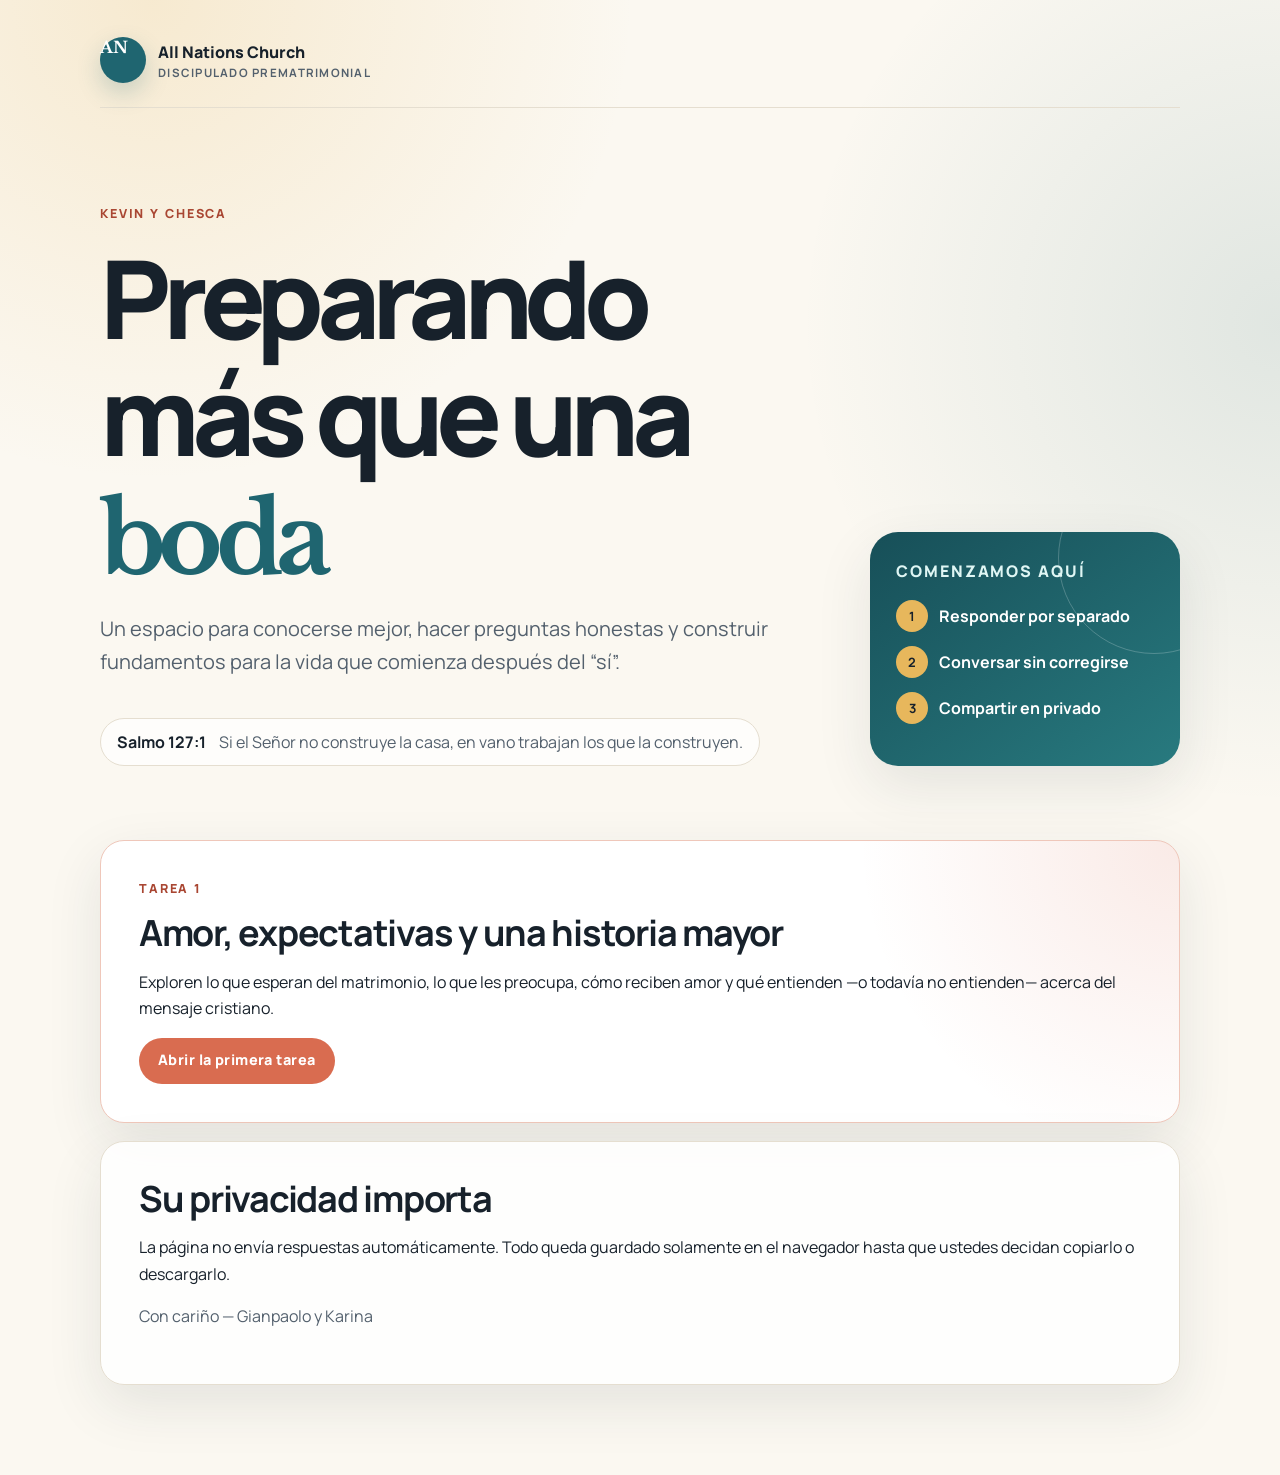
==== index.html @ 931da7fb "Create Kevin and Chesca premarriage homework site Co-authored-by: Copilot <223556219+Copilot@users.n" ====
<!doctype html>
<html lang="es">
  <head>
    <meta charset="utf-8" />
    <meta name="viewport" content="width=device-width, initial-scale=1" />
    <title>Kevin y Chesca — Prematrimonio</title>
    <meta
      name="description"
      content="Tareas en español del discipulado prematrimonial de Kevin y Chesca."
    />
    <link rel="icon" href="data:image/svg+xml,<svg xmlns='http://www.w3.org/2000/svg' viewBox='0 0 100 100'><circle cx='50' cy='50' r='50' fill='%231f6570'/><text x='50' y='61' text-anchor='middle' font-size='38' fill='white'>AN</text></svg>" />
    <link rel="preconnect" href="https://fonts.googleapis.com" />
    <link rel="preconnect" href="https://fonts.gstatic.com" crossorigin />
    <link
      href="https://fonts.googleapis.com/css2?family=Libre+Baskerville:wght@400;700&family=Manrope:wght@400;500;600;700;800&display=swap"
      rel="stylesheet"
    />
    <link rel="stylesheet" href="styles.css" />
  </head>
  <body>
    <main>
      <header class="site-header">
        <div class="brand-lockup">
          <span class="brand-mark" aria-hidden="true">AN</span>
          <div>
            <strong>All Nations Church</strong>
            <span>Discipulado prematrimonial</span>
          </div>
        </div>
      </header>

      <section class="hero" aria-labelledby="page-title">
        <div>
          <p class="eyebrow">Kevin y Chesca</p>
          <h1 id="page-title">Preparando más que una <span>boda</span></h1>
          <p class="lead">
            Un espacio para conocerse mejor, hacer preguntas honestas y construir fundamentos
            para la vida que comienza después del “sí”.
          </p>
          <div class="scripture">
            <strong>Salmo 127:1</strong>
            <span>Si el Señor no construye la casa, en vano trabajan los que la construyen.</span>
          </div>
        </div>
        <div class="hero-card">
          <p>Comenzamos aquí</p>
          <ol>
            <li>Responder por separado</li>
            <li>Conversar sin corregirse</li>
            <li>Compartir en privado</li>
          </ol>
        </div>
      </section>

      <section class="card accent">
        <p class="section-number">Tarea 1</p>
        <h2>Amor, expectativas y una historia mayor</h2>
        <p>
          Exploren lo que esperan del matrimonio, lo que les preocupa, cómo reciben amor y
          qué entienden —o todavía no entienden— acerca del mensaje cristiano.
        </p>
        <a class="primary-link" href="./session-01/">Abrir la primera tarea</a>
      </section>

      <section class="card">
        <h2>Su privacidad importa</h2>
        <p>
          La página no envía respuestas automáticamente. Todo queda guardado solamente en el
          navegador hasta que ustedes decidan copiarlo o descargarlo.
        </p>
        <p class="note">Con cariño — Gianpaolo y Karina</p>
      </section>
    </main>
  </body>
</html>
---- styles.css ----
:root {
  --ink: #17212b;
  --muted: #53606d;
  --paper: #fbf8f1;
  --surface: #ffffff;
  --line: #e5ded0;
  --coral: #d96c50;
  --coral-deep: #a94632;
  --coral-soft: #fff0e9;
  --teal: #1f6570;
  --teal-soft: #eaf5f4;
  --gold: #e7b75c;
  --shadow: 0 20px 55px rgb(31 52 57 / 10%);
}

* {
  box-sizing: border-box;
}

html {
  scroll-behavior: smooth;
}

body {
  margin: 0;
  color: var(--ink);
  background:
    radial-gradient(circle at 12% 0%, rgb(231 183 92 / 22%), transparent 30rem),
    radial-gradient(circle at 100% 22%, rgb(31 101 112 / 12%), transparent 30rem),
    var(--paper);
  font-family: Manrope, Arial, sans-serif;
}

main {
  width: min(1080px, calc(100% - 32px));
  margin: 0 auto;
  padding: 24px 0 72px;
}

.site-header {
  padding: 12px 0 24px;
  border-bottom: 1px solid var(--line);
}

.brand-lockup {
  display: inline-flex;
  gap: 12px;
  align-items: center;
}

.brand-mark {
  display: grid;
  width: 46px;
  height: 46px;
  place-items: center;
  border-radius: 50%;
  color: white;
  background: var(--teal);
  font-family: "Libre Baskerville", Georgia, serif;
  font-weight: 700;
  box-shadow: 0 10px 25px rgb(31 101 112 / 22%);
}

.brand-lockup strong,
.brand-lockup span {
  display: block;
}

.brand-lockup strong {
  font-weight: 800;
}

.brand-lockup div span {
  margin-top: 2px;
  color: var(--muted);
  font-size: 0.72rem;
  font-weight: 700;
  letter-spacing: 0.11em;
  text-transform: uppercase;
}

.hero {
  display: grid;
  grid-template-columns: minmax(0, 1fr) 310px;
  gap: clamp(30px, 8vw, 88px);
  align-items: end;
  padding: clamp(48px, 9vw, 96px) 0 56px;
}

.eyebrow,
.section-number {
  margin: 0 0 14px;
  color: var(--coral-deep);
  font-size: 0.78rem;
  font-weight: 800;
  letter-spacing: 0.15em;
  text-transform: uppercase;
}

h1,
h2,
h3 {
  line-height: 1.08;
}

h1 {
  max-width: 750px;
  margin: 0;
  font-size: clamp(3.2rem, 9vw, 6.8rem);
  font-weight: 800;
  letter-spacing: -0.07em;
}

h1 span {
  color: var(--teal);
  font-family: "Libre Baskerville", Georgia, serif;
  font-size: 0.9em;
}

h2 {
  margin: 0 0 16px;
  font-size: clamp(1.55rem, 3vw, 2.25rem);
  letter-spacing: -0.035em;
}

h3 {
  margin: 26px 0 10px;
  font-size: 1.15rem;
}

p,
li,
label,
legend {
  font-size: 1rem;
  line-height: 1.65;
}

.lead {
  max-width: 680px;
  color: var(--muted);
  font-size: clamp(1.05rem, 2vw, 1.25rem);
}

.scripture {
  display: inline-flex;
  flex-wrap: wrap;
  gap: 8px 13px;
  margin-top: 20px;
  padding: 12px 16px;
  border: 1px solid var(--line);
  border-radius: 999px;
  background: rgb(255 255 255 / 72%);
}

.scripture span,
.note,
.helper {
  color: var(--muted);
}

.hero-card {
  position: relative;
  padding: 26px;
  border-radius: 28px;
  color: white;
  background: linear-gradient(145deg, #174f58, #287a7f);
  box-shadow: var(--shadow);
  overflow: hidden;
}

.hero-card::after {
  content: "";
  position: absolute;
  top: -70px;
  right: -70px;
  width: 190px;
  height: 190px;
  border: 1px solid rgb(255 255 255 / 22%);
  border-radius: 50%;
}

.hero-card p {
  position: relative;
  z-index: 1;
  margin-top: 0;
  color: #dff6f4;
  font-weight: 800;
  letter-spacing: 0.12em;
  text-transform: uppercase;
}

.hero-card ol {
  position: relative;
  z-index: 1;
  display: grid;
  gap: 14px;
  padding: 0;
  list-style: none;
  counter-reset: steps;
}

.hero-card li {
  display: grid;
  grid-template-columns: 32px 1fr;
  gap: 11px;
  align-items: center;
  font-weight: 700;
}

.hero-card li::before {
  counter-increment: steps;
  content: counter(steps);
  display: grid;
  width: 32px;
  height: 32px;
  place-items: center;
  border-radius: 50%;
  color: var(--ink);
  background: var(--gold);
  font-size: 0.8rem;
}

.card {
  margin: 18px 0;
  padding: clamp(22px, 4vw, 38px);
  border: 1px solid var(--line);
  border-radius: 24px;
  background: rgb(255 255 255 / 88%);
  box-shadow: var(--shadow);
}

.card.accent {
  border-color: #efc7ba;
  background:
    radial-gradient(circle at 100% 0%, rgb(217 108 80 / 14%), transparent 20rem),
    var(--surface);
}

.gospel-card {
  border-color: #b9d8d5;
  background:
    radial-gradient(circle at 100% 0%, rgb(31 101 112 / 14%), transparent 24rem),
    var(--surface);
}

.primary-link,
button {
  display: inline-flex;
  min-height: 46px;
  align-items: center;
  justify-content: center;
  border: 0;
  border-radius: 999px;
  padding: 0 19px;
  color: white;
  background: var(--coral);
  font: 800 0.9rem/1 Manrope, Arial, sans-serif;
  letter-spacing: 0.03em;
  text-decoration: none;
  cursor: pointer;
}

.primary-link:hover,
button:hover {
  background: var(--coral-deep);
  transform: translateY(-1px);
}

.privacy-banner {
  padding: 16px 18px;
  border-left: 5px solid var(--teal);
  border-radius: 8px 18px 18px 8px;
  background: var(--teal-soft);
}

.choice-grid,
.two-column {
  display: grid;
  grid-template-columns: repeat(2, minmax(0, 1fr));
  gap: 14px;
}

.choice {
  display: flex;
  gap: 10px;
  align-items: flex-start;
  margin: 0;
  padding: 14px;
  border: 1px solid var(--line);
  border-radius: 16px;
  background: #fff;
  font-weight: 600;
}

.choice input {
  width: auto;
  margin-top: 5px;
}

label {
  display: grid;
  gap: 8px;
  margin: 18px 0;
  font-weight: 750;
}

fieldset {
  margin: 22px 0;
  border: 0;
  padding: 0;
}

legend {
  margin-bottom: 12px;
  font-weight: 800;
}

input,
select,
textarea {
  width: 100%;
  border: 1px solid var(--line);
  border-radius: 14px;
  padding: 12px 14px;
  color: var(--ink);
  background: #fff;
  font: 1rem/1.5 Manrope, Arial, sans-serif;
}

input:focus,
select:focus,
textarea:focus {
  border-color: var(--teal);
  box-shadow: 0 0 0 4px rgb(31 101 112 / 12%);
  outline: none;
}

textarea {
  min-height: 120px;
  resize: vertical;
}

.story-grid {
  display: grid;
  grid-template-columns: repeat(2, minmax(0, 1fr));
  gap: 14px;
  margin: 20px 0;
}

.story-step {
  padding: 18px;
  border: 1px solid #cfe2e0;
  border-radius: 18px;
  background: rgb(234 245 244 / 64%);
}

.story-step strong {
  display: block;
  margin-bottom: 7px;
  color: var(--teal);
  font-size: 1.05rem;
}

.story-step p {
  margin: 0;
}

.actions {
  position: sticky;
  bottom: 12px;
  display: flex;
  flex-wrap: wrap;
  gap: 10px;
  margin: 24px 0;
  padding: 12px;
  border: 1px solid var(--line);
  border-radius: 22px;
  background: rgb(255 255 255 / 88%);
  box-shadow: var(--shadow);
  backdrop-filter: blur(12px);
}

button.secondary {
  background: var(--teal);
}

button.quiet {
  color: var(--ink);
  background: #eee8dc;
}

.status {
  align-self: center;
  margin-left: auto;
  color: var(--muted);
  font-size: 0.86rem;
  font-weight: 700;
}

pre {
  min-height: 180px;
  overflow: auto;
  white-space: pre-wrap;
  border: 1px dashed #b9d8d5;
  border-radius: 18px;
  padding: 17px;
  background: var(--teal-soft);
  font: 0.9rem/1.55 Consolas, monospace;
}

@media (max-width: 720px) {
  main {
    width: min(100% - 20px, 1080px);
  }

  .hero,
  .choice-grid,
  .two-column,
  .story-grid {
    grid-template-columns: 1fr;
  }

  .hero {
    padding-top: 44px;
  }

  h1 {
    font-size: clamp(3rem, 17vw, 5rem);
  }

  .actions {
    position: static;
  }

  button {
    width: 100%;
  }

  .status {
    width: 100%;
    margin-left: 0;
    text-align: center;
  }
}

@media (prefers-reduced-motion: reduce) {
  * {
    scroll-behavior: auto !important;
    transition: none !important;
  }
}
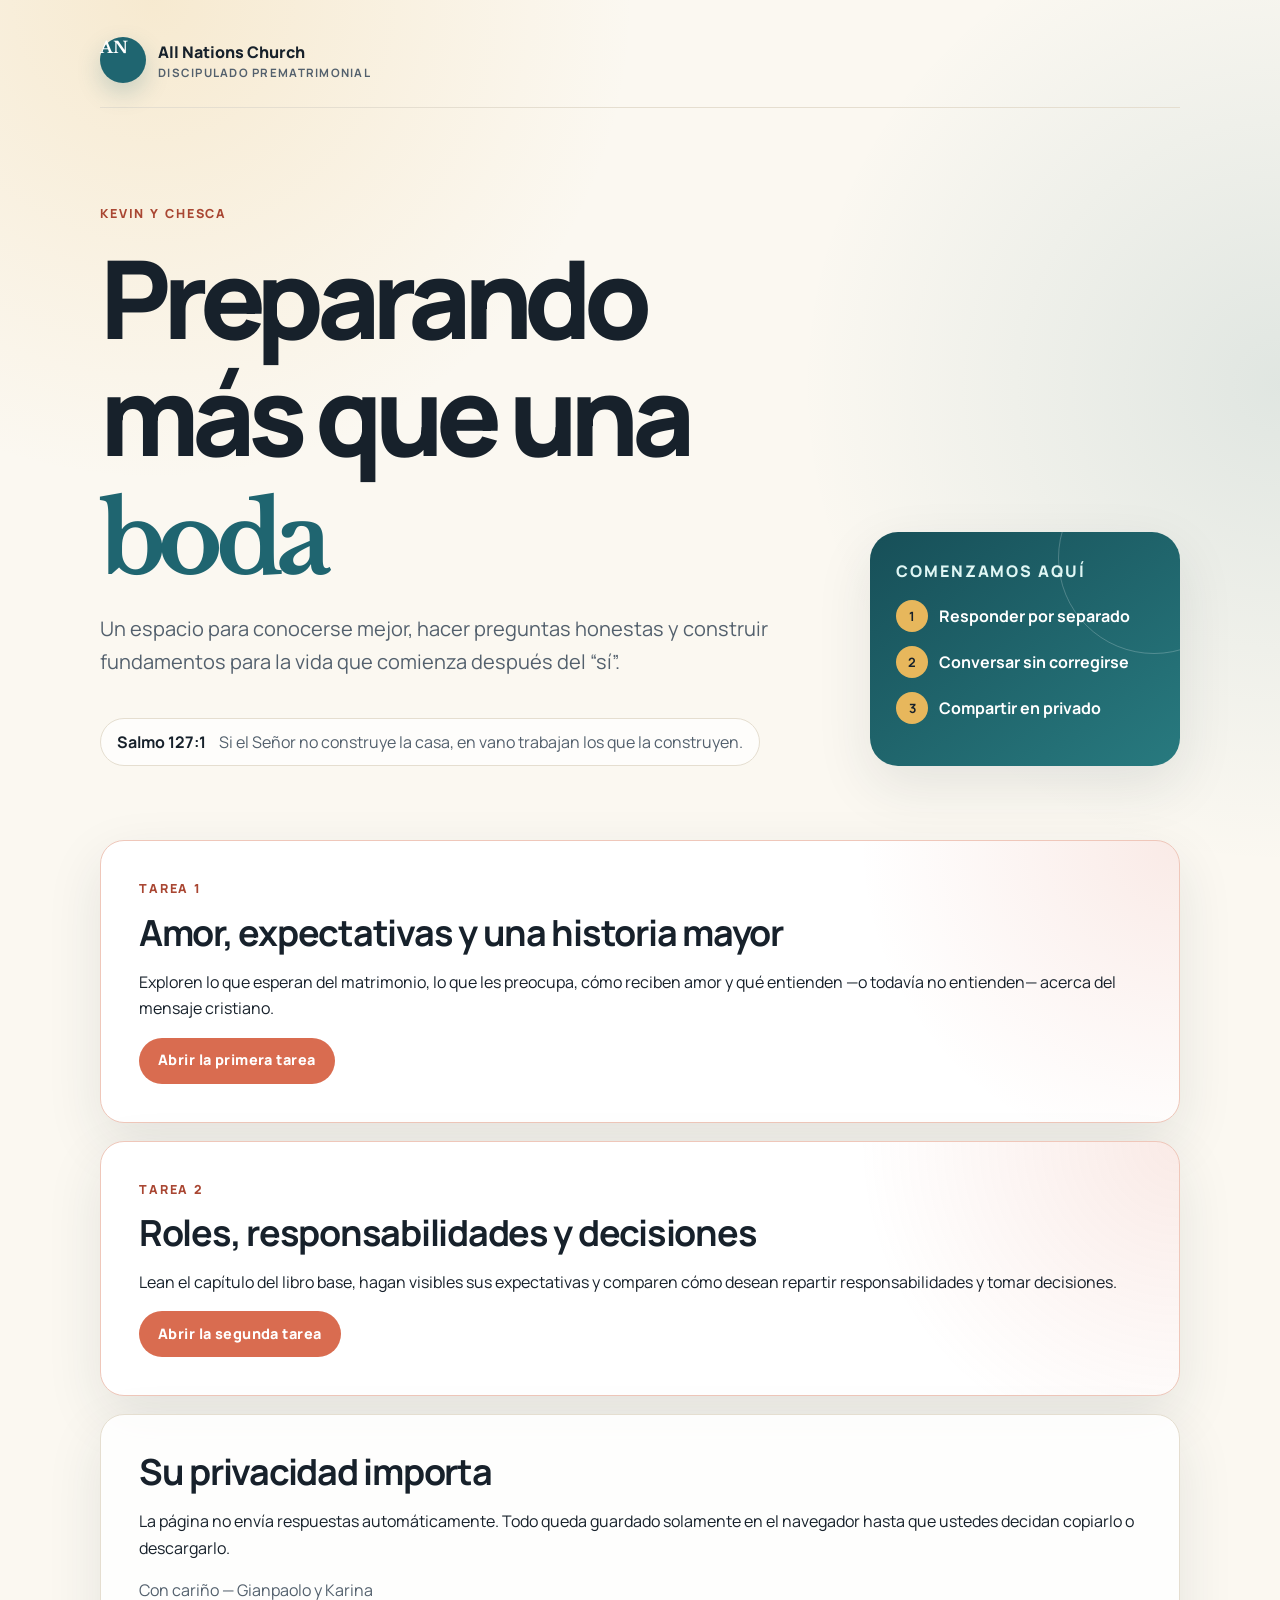
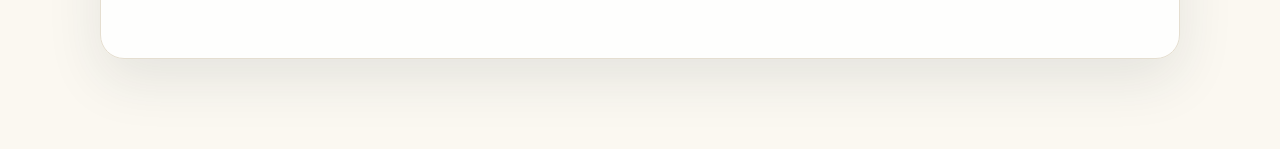
==== commit 3ea5460d: "Add roles and expectations homework Co-authored-by: Copilot <223556219+Copilot@users.noreply.github." ====
--- a/index.html
+++ b/index.html
@@ -1,75 +1,85 @@
-<!doctype html>
-<html lang="es">
-  <head>
-    <meta charset="utf-8" />
-    <meta name="viewport" content="width=device-width, initial-scale=1" />
-    <title>Kevin y Chesca — Prematrimonio</title>
-    <meta
-      name="description"
-      content="Tareas en español del discipulado prematrimonial de Kevin y Chesca."
-    />
-    <link rel="icon" href="data:image/svg+xml,<svg xmlns='http://www.w3.org/2000/svg' viewBox='0 0 100 100'><circle cx='50' cy='50' r='50' fill='%231f6570'/><text x='50' y='61' text-anchor='middle' font-size='38' fill='white'>AN</text></svg>" />
-    <link rel="preconnect" href="https://fonts.googleapis.com" />
-    <link rel="preconnect" href="https://fonts.gstatic.com" crossorigin />
-    <link
-      href="https://fonts.googleapis.com/css2?family=Libre+Baskerville:wght@400;700&family=Manrope:wght@400;500;600;700;800&display=swap"
-      rel="stylesheet"
-    />
-    <link rel="stylesheet" href="styles.css" />
-  </head>
-  <body>
-    <main>
-      <header class="site-header">
-        <div class="brand-lockup">
-          <span class="brand-mark" aria-hidden="true">AN</span>
-          <div>
-            <strong>All Nations Church</strong>
-            <span>Discipulado prematrimonial</span>
-          </div>
-        </div>
-      </header>
-
-      <section class="hero" aria-labelledby="page-title">
-        <div>
-          <p class="eyebrow">Kevin y Chesca</p>
-          <h1 id="page-title">Preparando más que una <span>boda</span></h1>
-          <p class="lead">
-            Un espacio para conocerse mejor, hacer preguntas honestas y construir fundamentos
-            para la vida que comienza después del “sí”.
-          </p>
-          <div class="scripture">
-            <strong>Salmo 127:1</strong>
-            <span>Si el Señor no construye la casa, en vano trabajan los que la construyen.</span>
-          </div>
-        </div>
-        <div class="hero-card">
-          <p>Comenzamos aquí</p>
-          <ol>
-            <li>Responder por separado</li>
-            <li>Conversar sin corregirse</li>
-            <li>Compartir en privado</li>
-          </ol>
-        </div>
-      </section>
-
-      <section class="card accent">
-        <p class="section-number">Tarea 1</p>
-        <h2>Amor, expectativas y una historia mayor</h2>
-        <p>
-          Exploren lo que esperan del matrimonio, lo que les preocupa, cómo reciben amor y
-          qué entienden —o todavía no entienden— acerca del mensaje cristiano.
-        </p>
-        <a class="primary-link" href="./session-01/">Abrir la primera tarea</a>
-      </section>
-
-      <section class="card">
-        <h2>Su privacidad importa</h2>
-        <p>
-          La página no envía respuestas automáticamente. Todo queda guardado solamente en el
-          navegador hasta que ustedes decidan copiarlo o descargarlo.
-        </p>
-        <p class="note">Con cariño — Gianpaolo y Karina</p>
-      </section>
-    </main>
-  </body>
-</html>
+<!doctype html>
+<html lang="es">
+  <head>
+    <meta charset="utf-8" />
+    <meta name="viewport" content="width=device-width, initial-scale=1" />
+    <title>Kevin y Chesca — Prematrimonio</title>
+    <meta
+      name="description"
+      content="Tareas en español del discipulado prematrimonial de Kevin y Chesca."
+    />
+    <link rel="icon" href="data:image/svg+xml,<svg xmlns='http://www.w3.org/2000/svg' viewBox='0 0 100 100'><circle cx='50' cy='50' r='50' fill='%231f6570'/><text x='50' y='61' text-anchor='middle' font-size='38' fill='white'>AN</text></svg>" />
+    <link rel="preconnect" href="https://fonts.googleapis.com" />
+    <link rel="preconnect" href="https://fonts.gstatic.com" crossorigin />
+    <link
+      href="https://fonts.googleapis.com/css2?family=Libre+Baskerville:wght@400;700&family=Manrope:wght@400;500;600;700;800&display=swap"
+      rel="stylesheet"
+    />
+    <link rel="stylesheet" href="styles.css" />
+  </head>
+  <body>
+    <main>
+      <header class="site-header">
+        <div class="brand-lockup">
+          <span class="brand-mark" aria-hidden="true">AN</span>
+          <div>
+            <strong>All Nations Church</strong>
+            <span>Discipulado prematrimonial</span>
+          </div>
+        </div>
+      </header>
+
+      <section class="hero" aria-labelledby="page-title">
+        <div>
+          <p class="eyebrow">Kevin y Chesca</p>
+          <h1 id="page-title">Preparando más que una <span>boda</span></h1>
+          <p class="lead">
+            Un espacio para conocerse mejor, hacer preguntas honestas y construir fundamentos
+            para la vida que comienza después del “sí”.
+          </p>
+          <div class="scripture">
+            <strong>Salmo 127:1</strong>
+            <span>Si el Señor no construye la casa, en vano trabajan los que la construyen.</span>
+          </div>
+        </div>
+        <div class="hero-card">
+          <p>Comenzamos aquí</p>
+          <ol>
+            <li>Responder por separado</li>
+            <li>Conversar sin corregirse</li>
+            <li>Compartir en privado</li>
+          </ol>
+        </div>
+      </section>
+
+      <section class="card accent">
+        <p class="section-number">Tarea 1</p>
+        <h2>Amor, expectativas y una historia mayor</h2>
+        <p>
+          Exploren lo que esperan del matrimonio, lo que les preocupa, cómo reciben amor y
+          qué entienden —o todavía no entienden— acerca del mensaje cristiano.
+        </p>
+        <a class="primary-link" href="./session-01/">Abrir la primera tarea</a>
+      </section>
+
+      <section class="card accent">
+        <p class="section-number">Tarea 2</p>
+        <h2>Roles, responsabilidades y decisiones</h2>
+        <p>
+          Lean el capítulo del libro base, hagan visibles sus expectativas y comparen cómo
+          desean repartir responsabilidades y tomar decisiones.
+        </p>
+        <a class="primary-link" href="./session-02/">Abrir la segunda tarea</a>
+      </section>
+
+      <section class="card">
+        <h2>Su privacidad importa</h2>
+        <p>
+          La página no envía respuestas automáticamente. Todo queda guardado solamente en el
+          navegador hasta que ustedes decidan copiarlo o descargarlo.
+        </p>
+        <p class="note">Con cariño — Gianpaolo y Karina</p>
+      </section>
+    </main>
+  </body>
+</html>
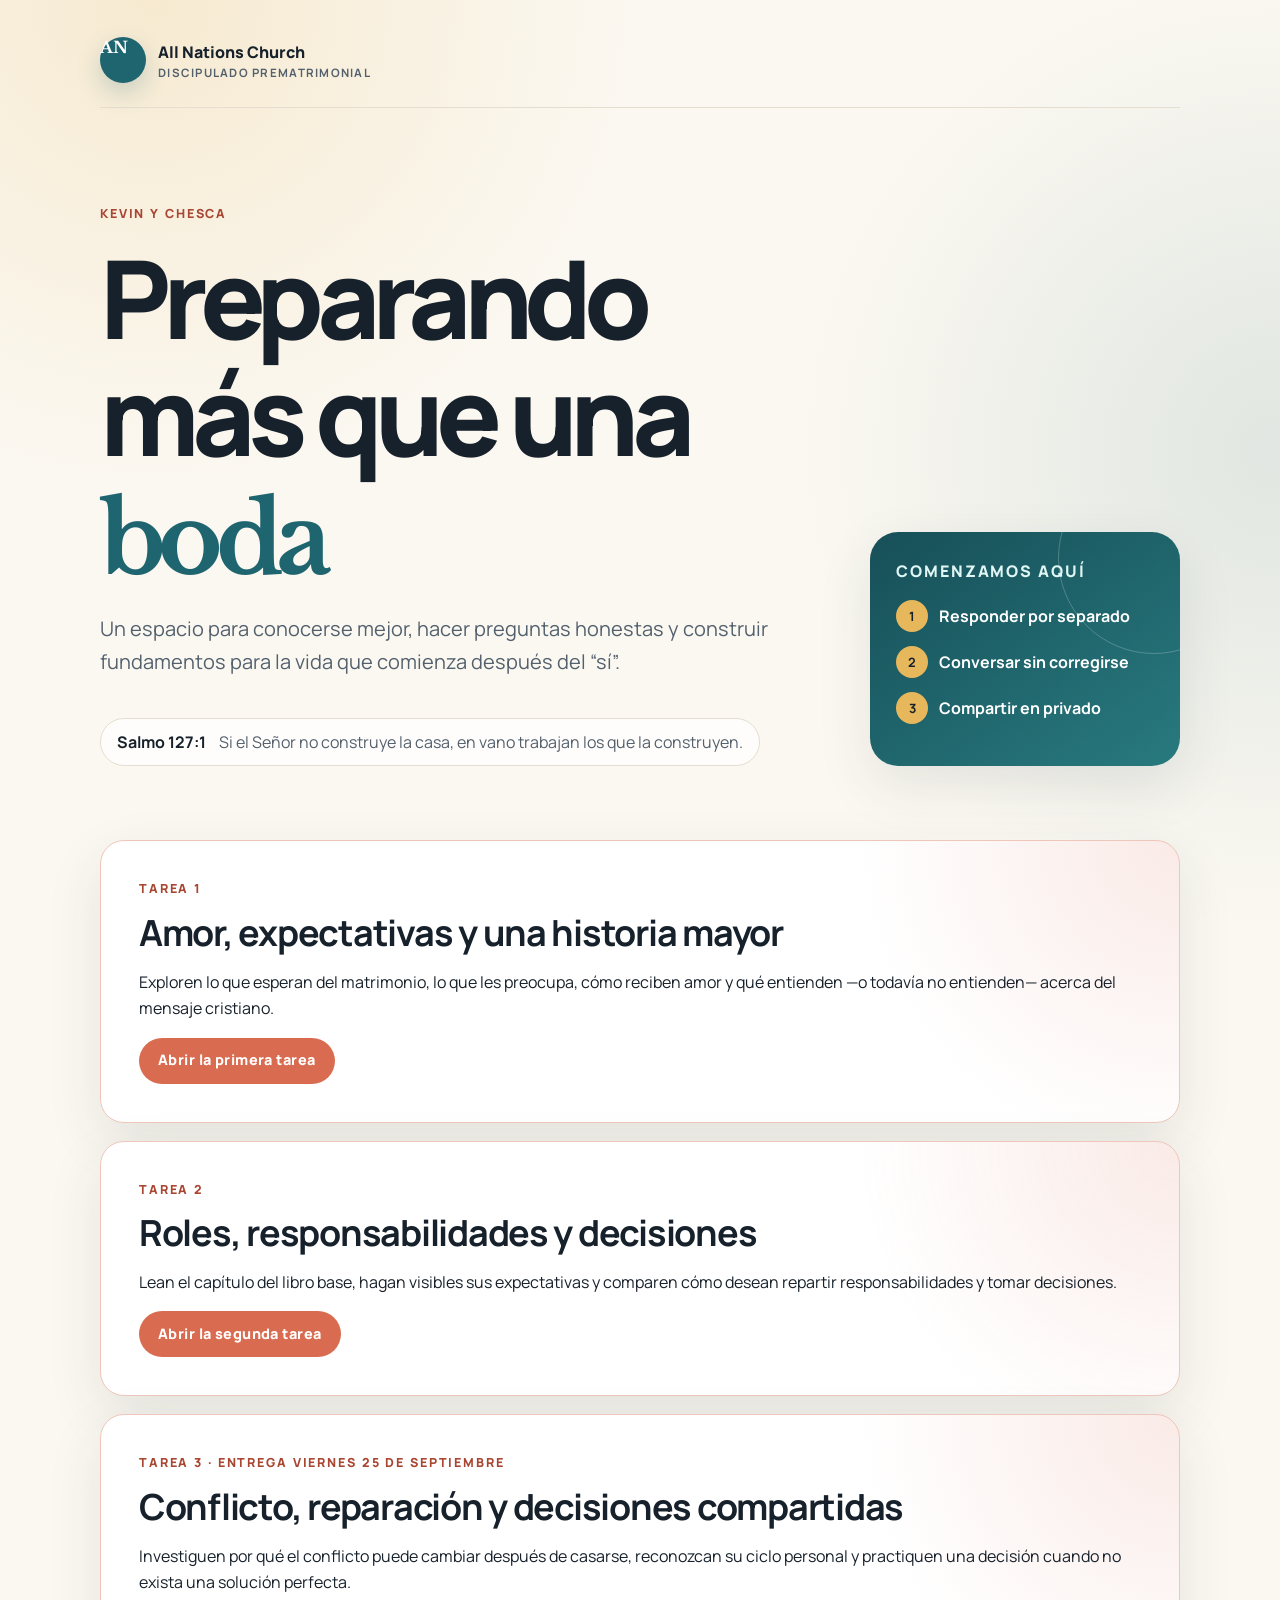
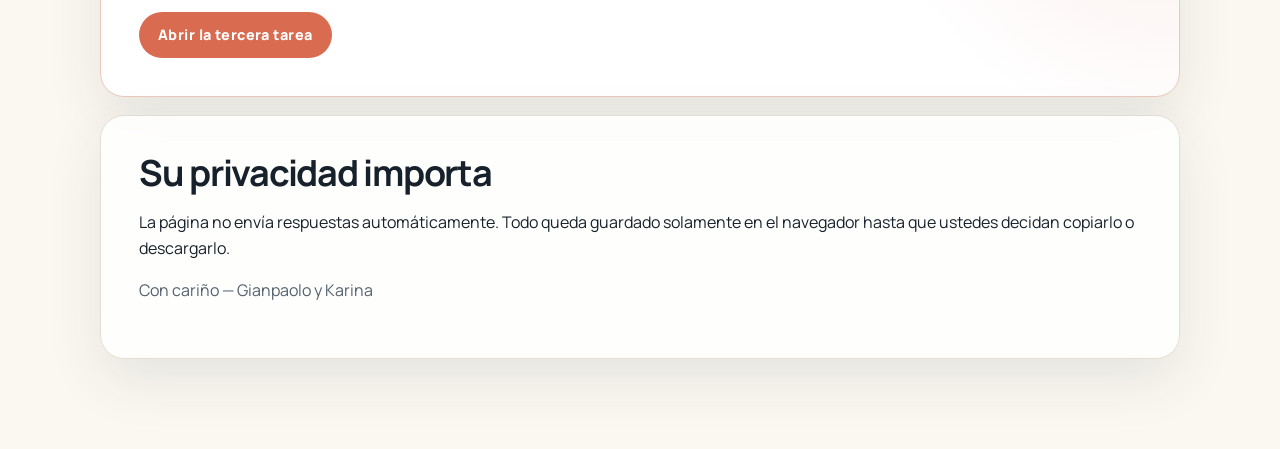
==== commit e74f6bb5: "Add session 3 conflict homework Co-authored-by: Copilot <223556219+Copilot@users.noreply.github.com>" ====
--- a/index.html
+++ b/index.html
@@ -72,6 +72,16 @@
         <a class="primary-link" href="./session-02/">Abrir la segunda tarea</a>
       </section>
 
+      <section class="card accent">
+        <p class="section-number">Tarea 3 · Entrega viernes 25 de septiembre</p>
+        <h2>Conflicto, reparación y decisiones compartidas</h2>
+        <p>
+          Investiguen por qué el conflicto puede cambiar después de casarse, reconozcan su ciclo
+          personal y practiquen una decisión cuando no exista una solución perfecta.
+        </p>
+        <a class="primary-link" href="./session-03/">Abrir la tercera tarea</a>
+      </section>
+
       <section class="card">
         <h2>Su privacidad importa</h2>
         <p>
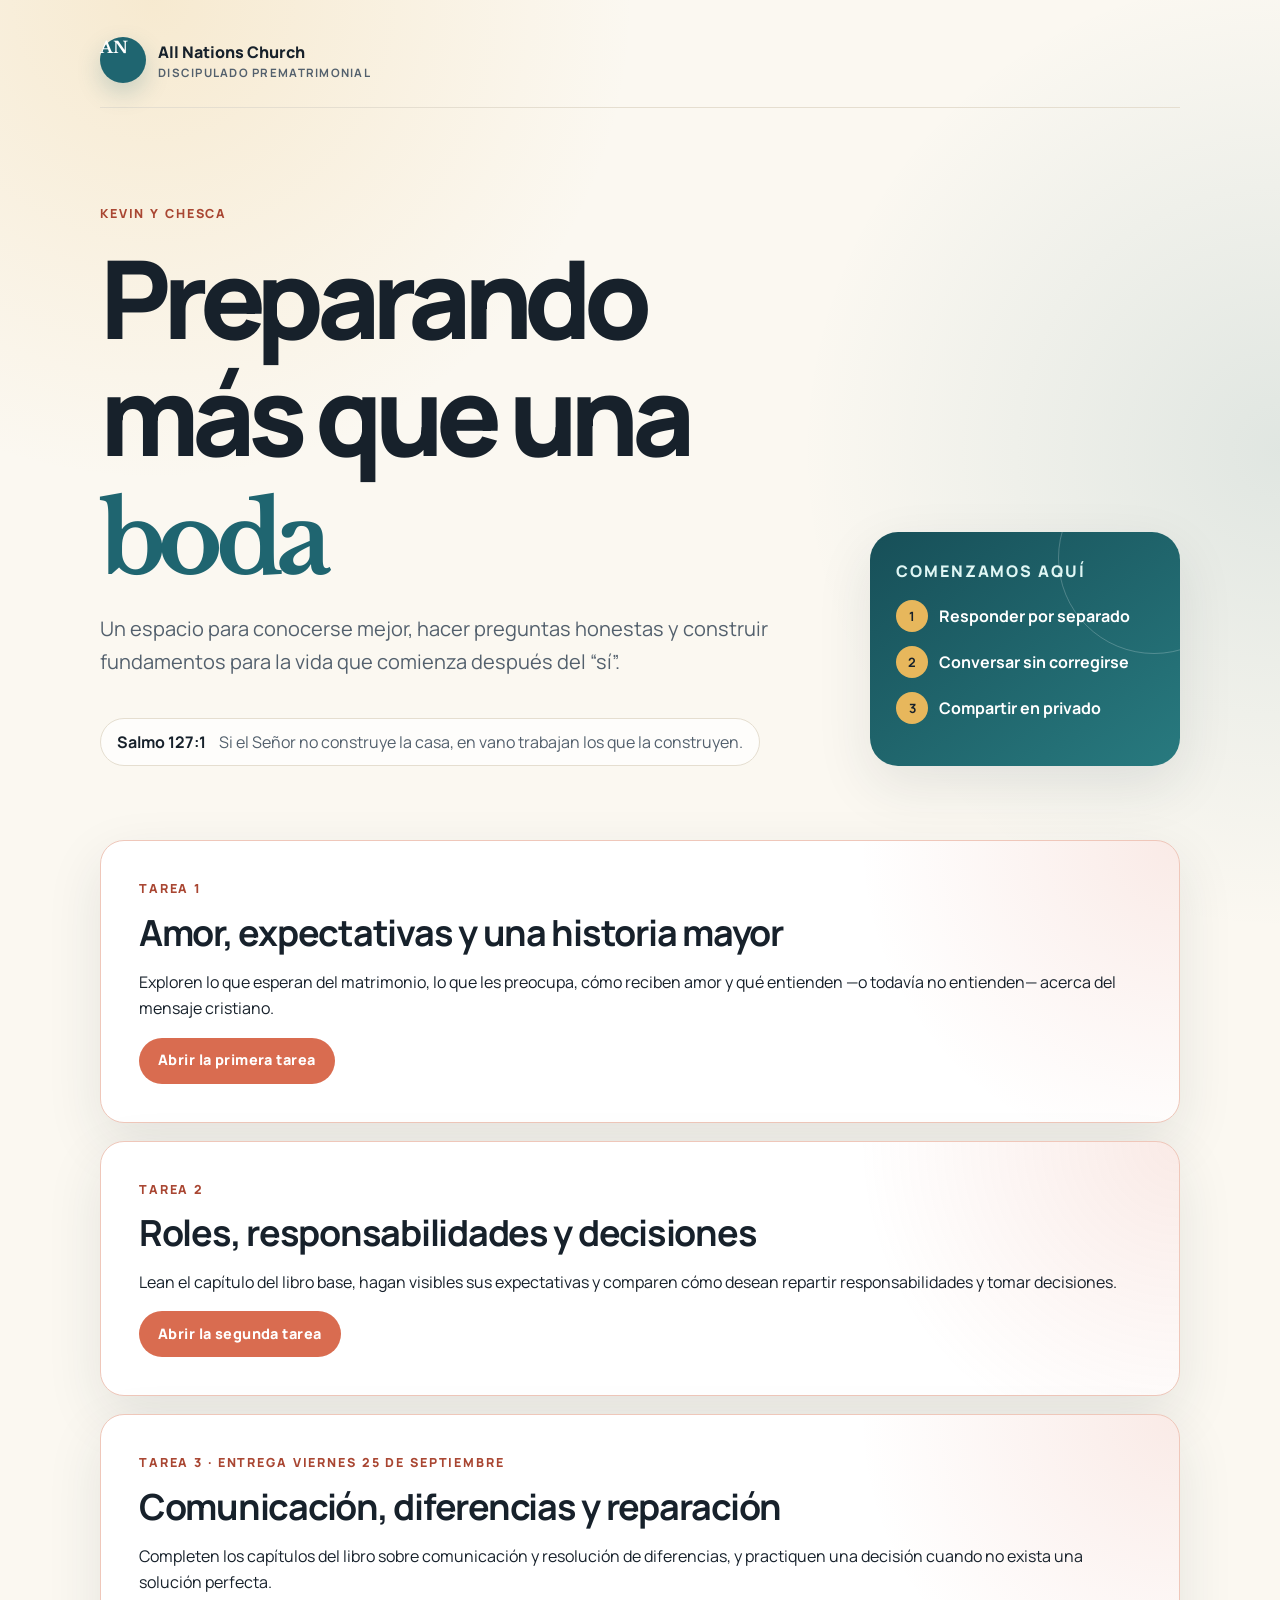
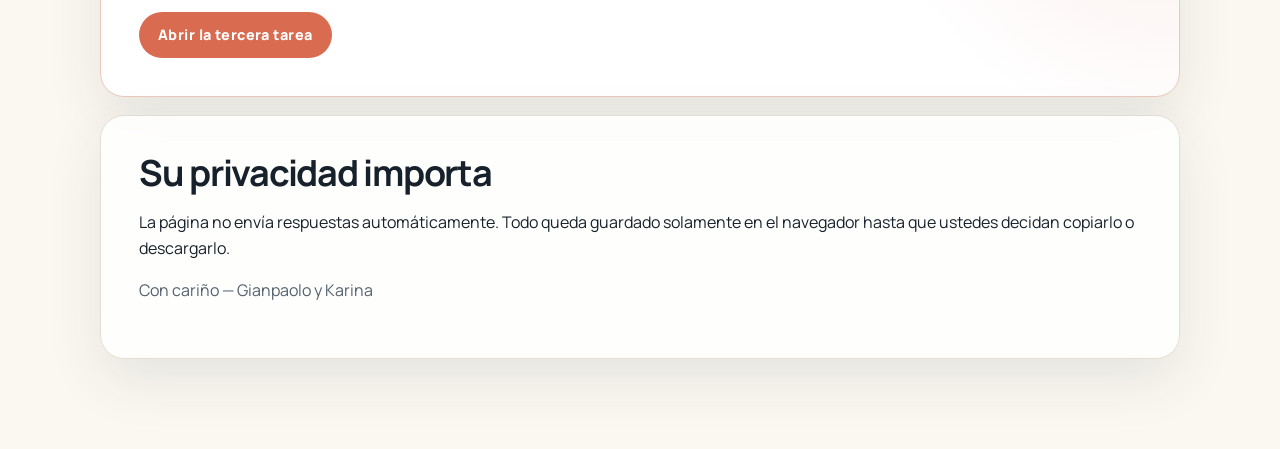
==== commit 59fa6435: "Make homework 3 book-led Co-authored-by: Copilot <223556219+Copilot@users.noreply.github.com>  Copil" ====
--- a/index.html
+++ b/index.html
@@ -74,10 +74,10 @@
 
       <section class="card accent">
         <p class="section-number">Tarea 3 · Entrega viernes 25 de septiembre</p>
-        <h2>Conflicto, reparación y decisiones compartidas</h2>
+        <h2>Comunicación, diferencias y reparación</h2>
         <p>
-          Investiguen por qué el conflicto puede cambiar después de casarse, reconozcan su ciclo
-          personal y practiquen una decisión cuando no exista una solución perfecta.
+          Completen los capítulos del libro sobre comunicación y resolución de diferencias, y
+          practiquen una decisión cuando no exista una solución perfecta.
         </p>
         <a class="primary-link" href="./session-03/">Abrir la tercera tarea</a>
       </section>
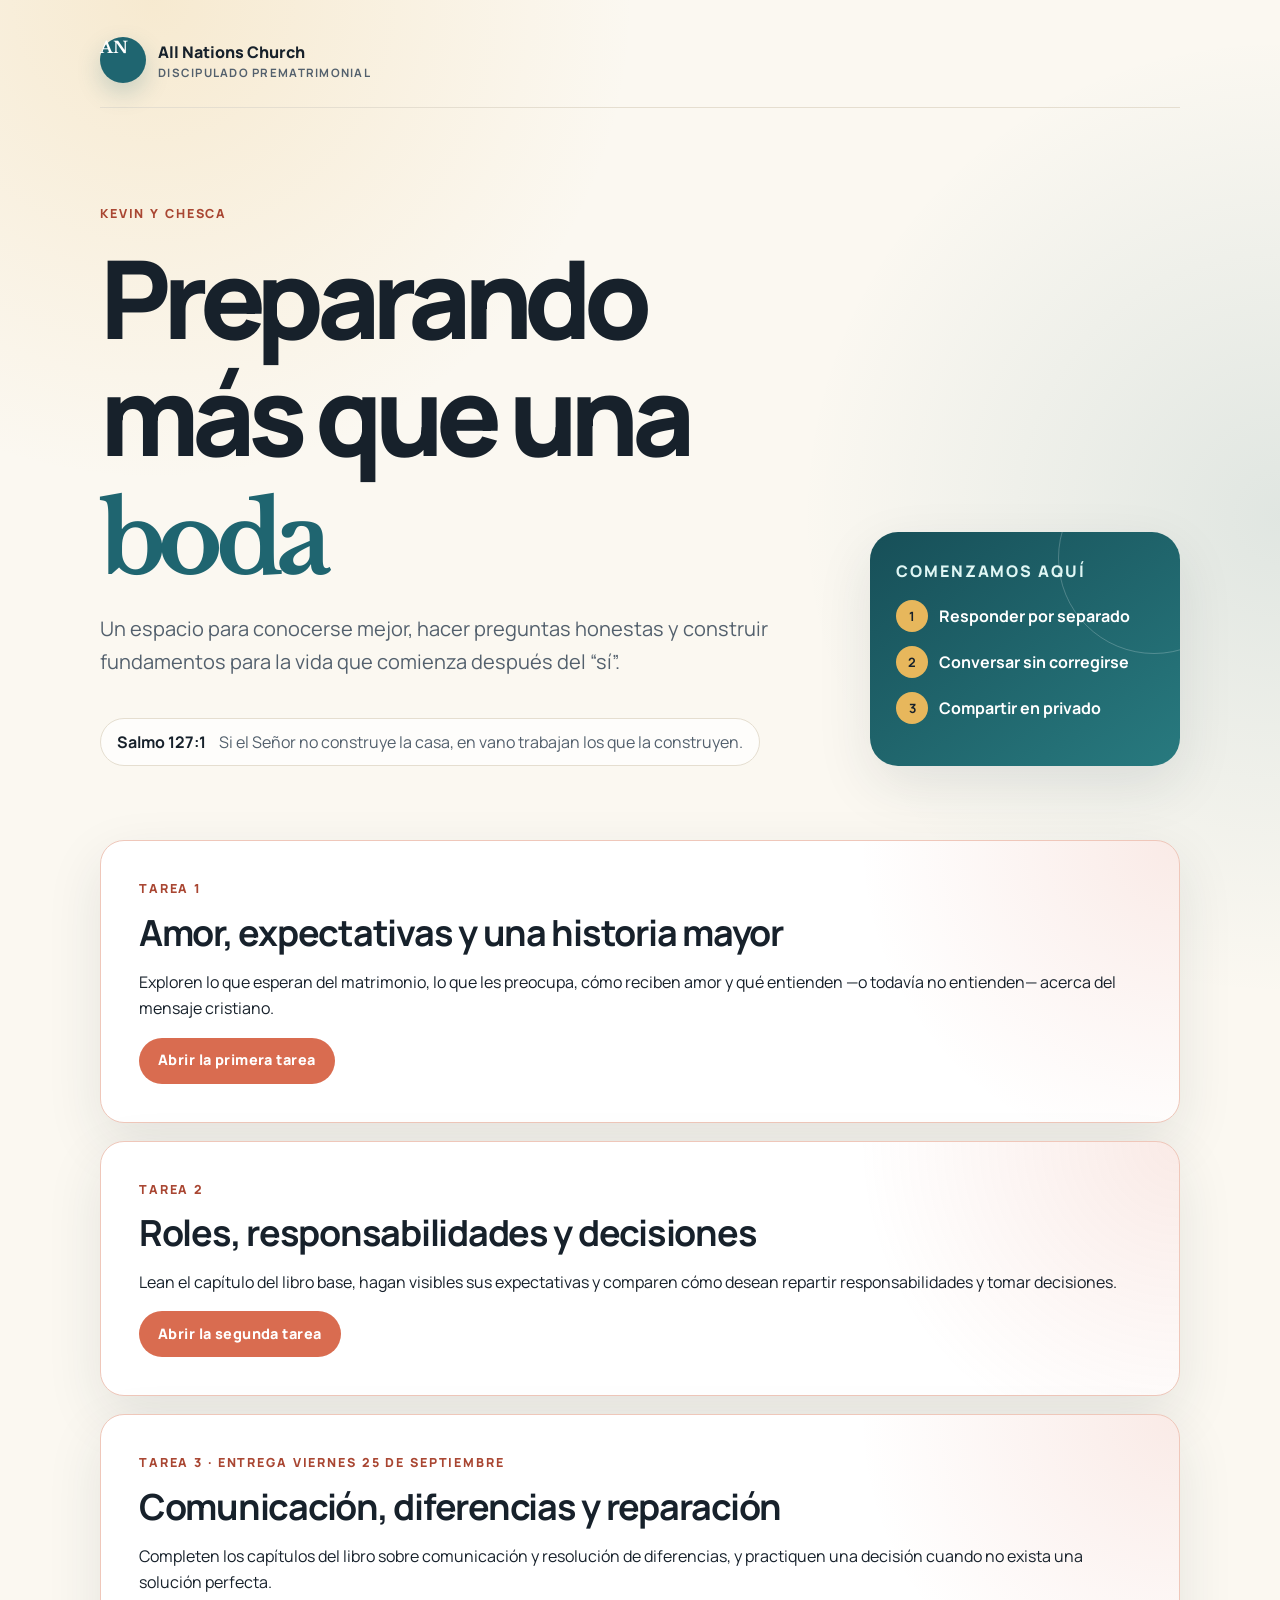
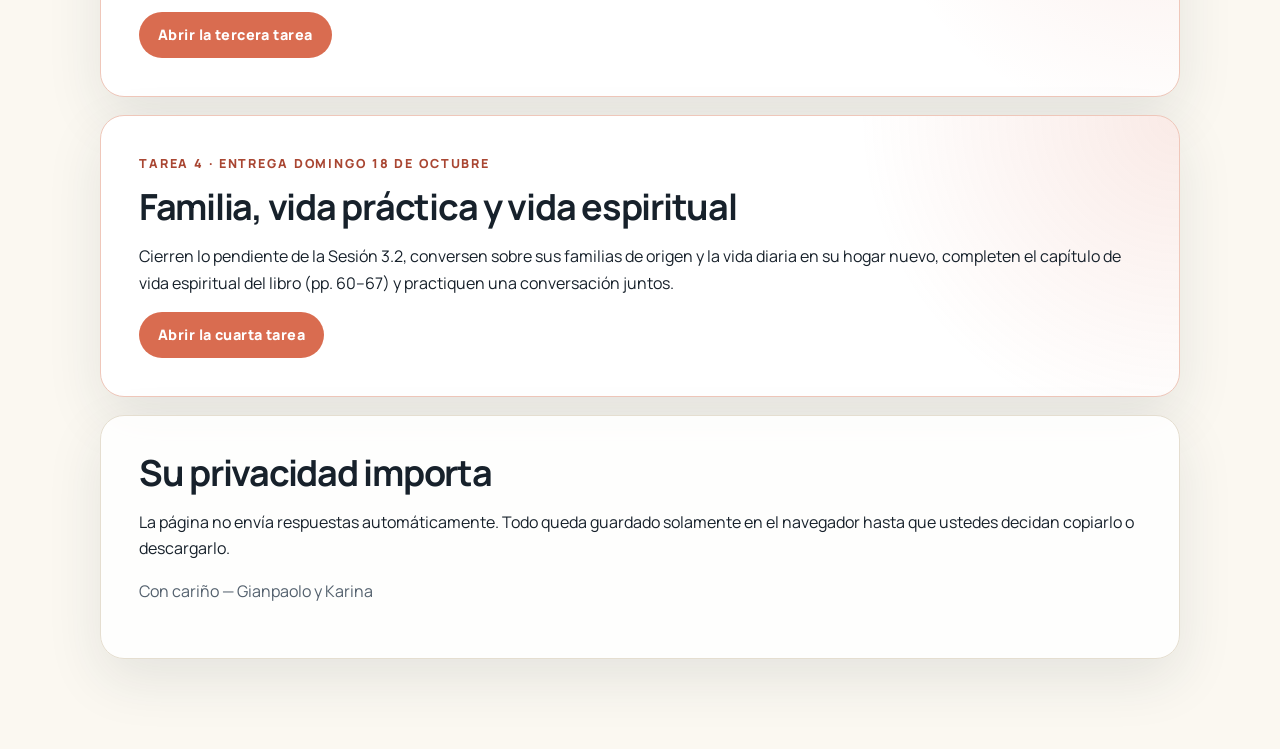
==== commit 8d78e7f0: "Add Task 4: family, practical life and spiritual life Co-authored-by: Copilot <223556219+Copilot@use" ====
--- a/index.html
+++ b/index.html
@@ -82,6 +82,17 @@
         <a class="primary-link" href="./session-03/">Abrir la tercera tarea</a>
       </section>
 
+      <section class="card accent">
+        <p class="section-number">Tarea 4 · Entrega domingo 18 de octubre</p>
+        <h2>Familia, vida práctica y vida espiritual</h2>
+        <p>
+          Cierren lo pendiente de la Sesión 3.2, conversen sobre sus familias de origen y la vida
+          diaria en su hogar nuevo, completen el capítulo de vida espiritual del libro (pp. 60–67)
+          y practiquen una conversación juntos.
+        </p>
+        <a class="primary-link" href="./session-04/">Abrir la cuarta tarea</a>
+      </section>
+
       <section class="card">
         <h2>Su privacidad importa</h2>
         <p>
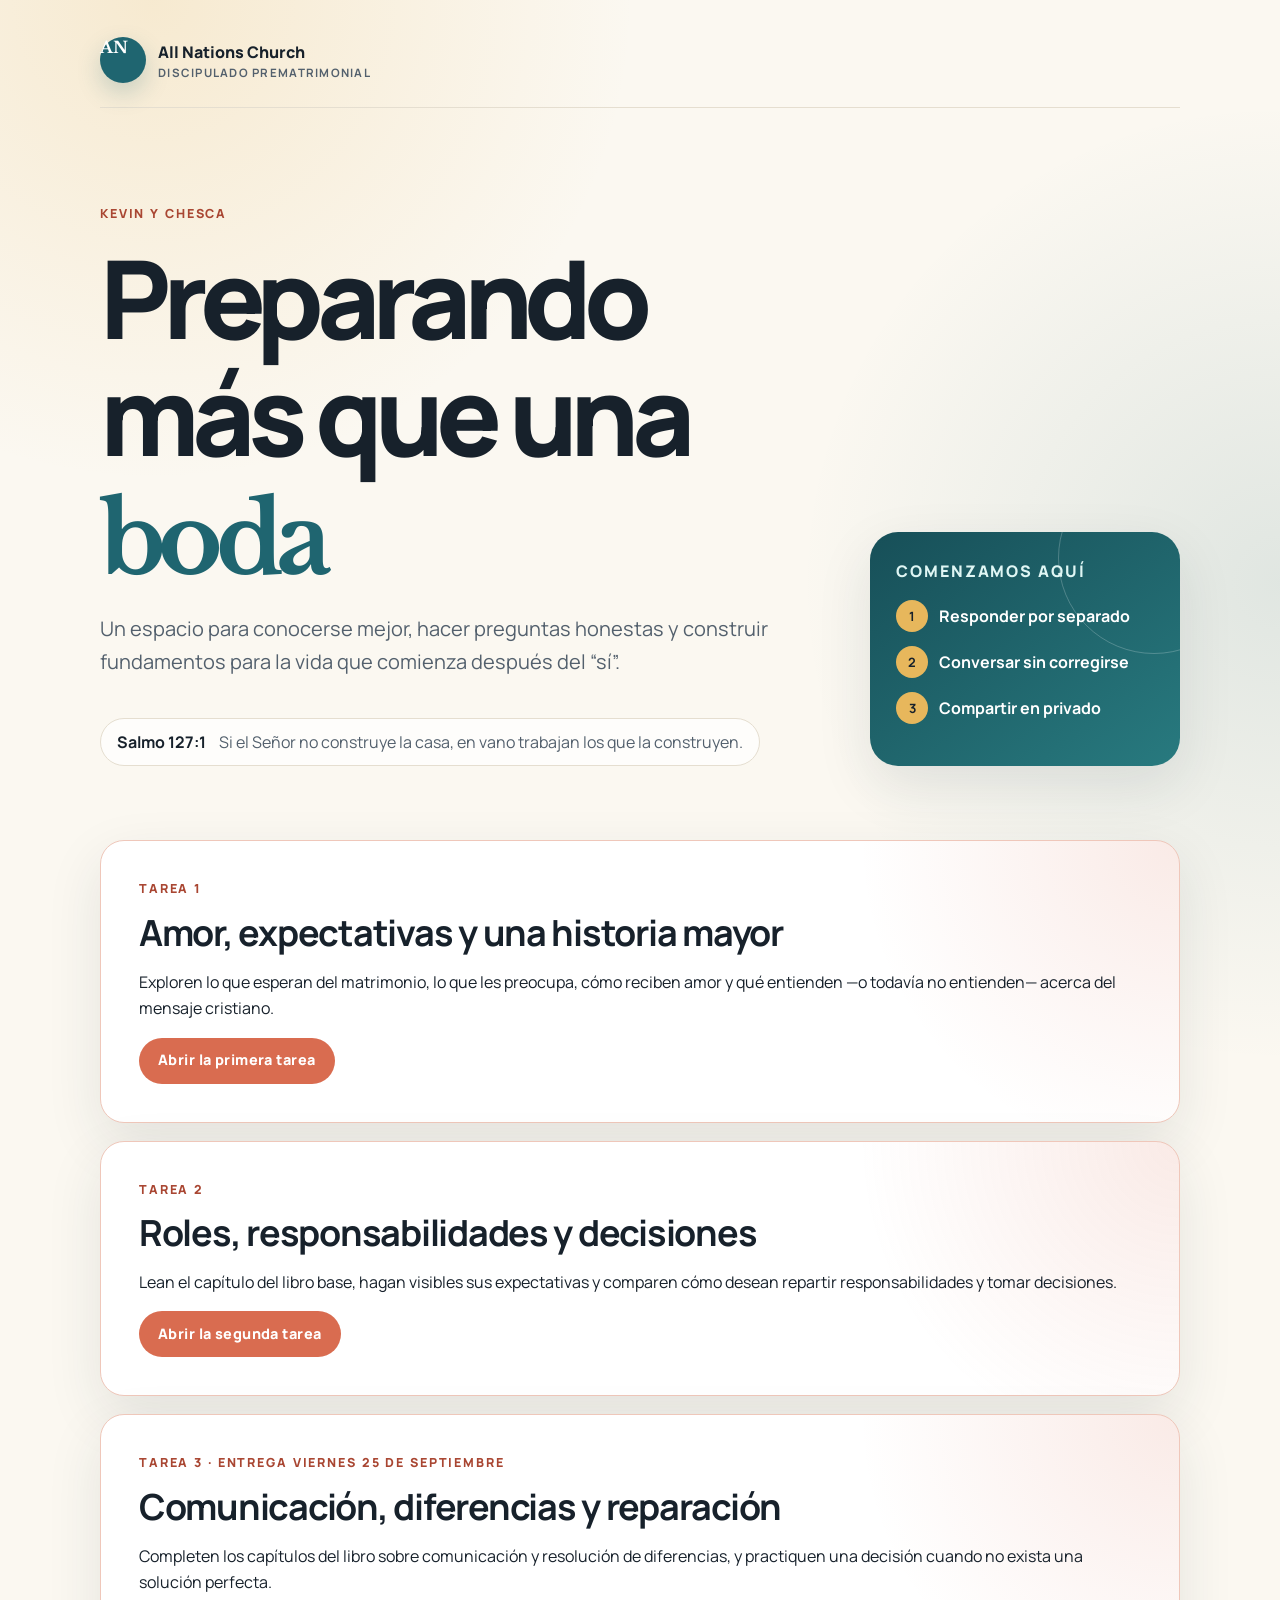
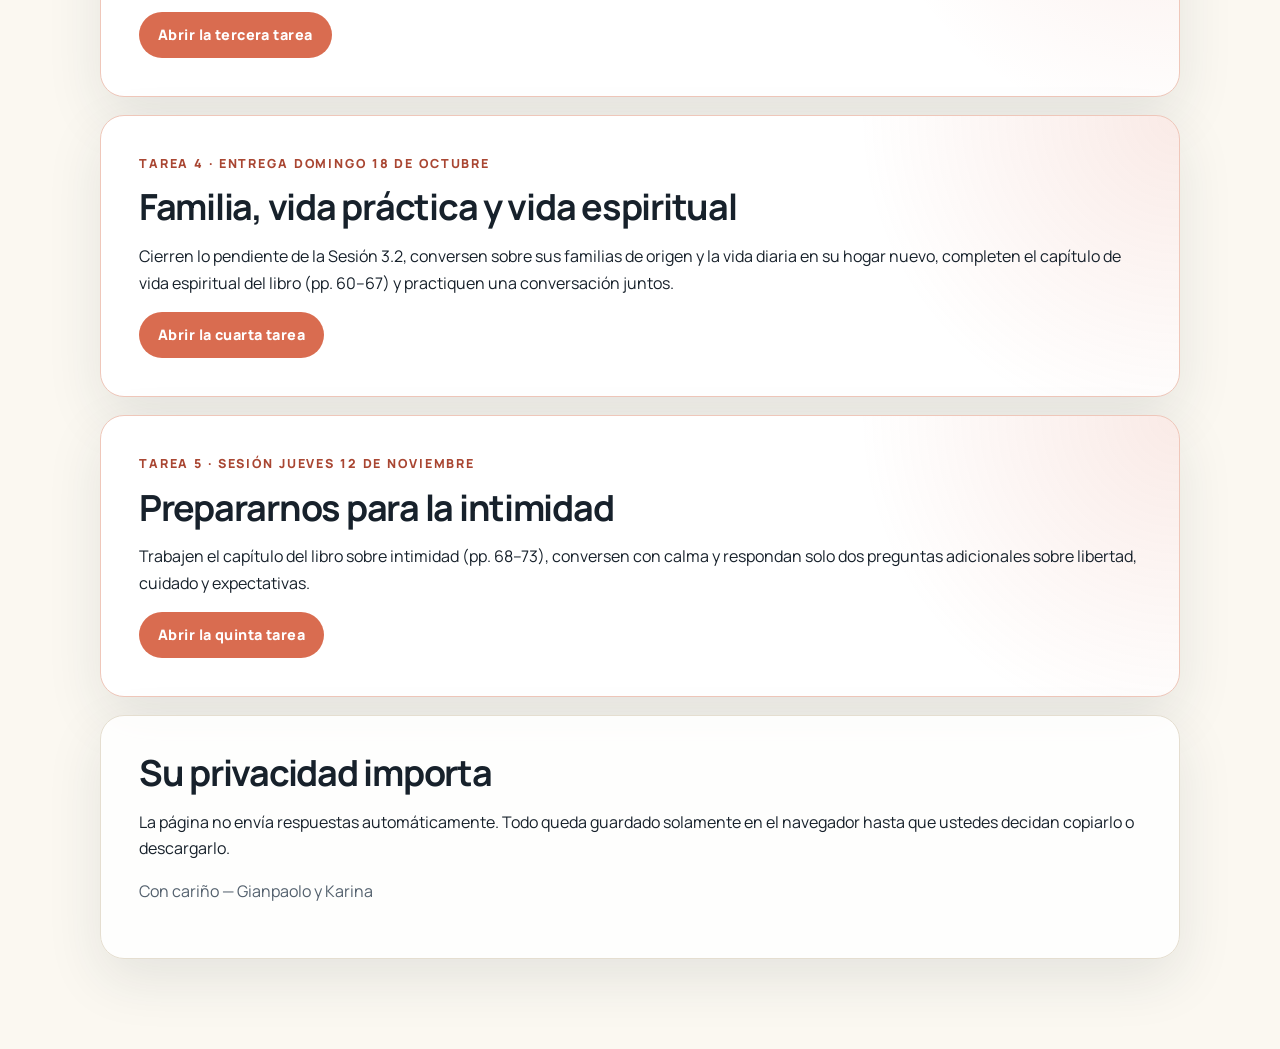
==== commit 795785a3: "Publish book-led intimacy homework for November 12 Co-authored-by: Copilot <223556219+Copilot@users." ====
--- a/index.html
+++ b/index.html
@@ -93,6 +93,16 @@
         <a class="primary-link" href="./session-04/">Abrir la cuarta tarea</a>
       </section>
 
+      <section class="card accent">
+        <p class="section-number">Tarea 5 · Sesión jueves 12 de noviembre</p>
+        <h2>Prepararnos para la intimidad</h2>
+        <p>
+          Trabajen el capítulo del libro sobre intimidad (pp. 68–73), conversen con calma
+          y respondan solo dos preguntas adicionales sobre libertad, cuidado y expectativas.
+        </p>
+        <a class="primary-link" href="./session-05/">Abrir la quinta tarea</a>
+      </section>
+
       <section class="card">
         <h2>Su privacidad importa</h2>
         <p>
